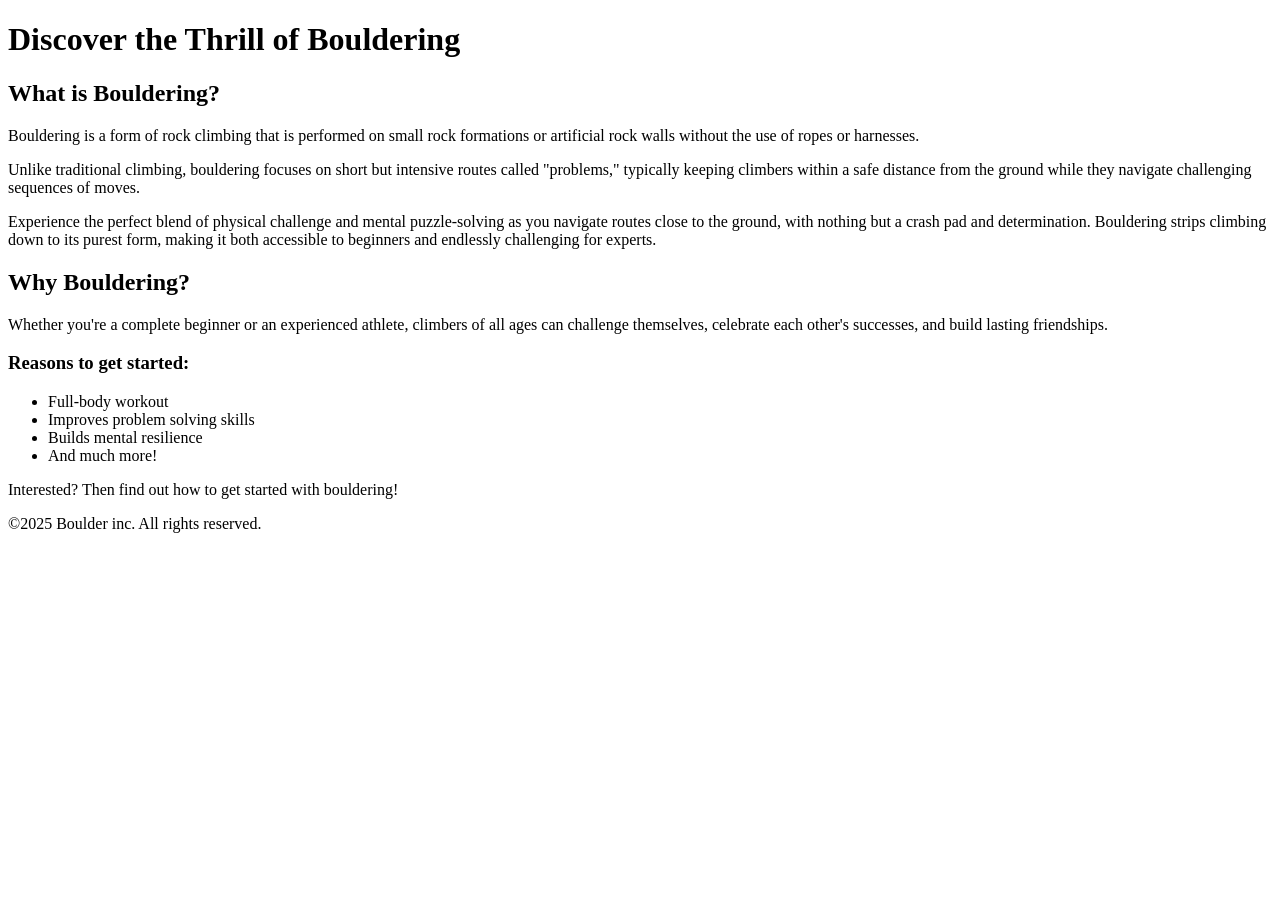
==== index.html @ d01acf86 "HTML structure" ====
<!DOCTYPE html>
<html lang="en">
  <head>
    <meta charset="UTF-8" />
    <meta name="viewport" content="width=device-width, initial-scale=1.0" />
    <title>Bouldering Article</title>
  </head>
  <body>
    <h1>Discover the Thrill of Bouldering</h1>
    <h2>What is Bouldering?</h2>
    <p>
      Bouldering is a form of rock climbing that is performed on small rock
      formations or artificial rock walls without the use of ropes or harnesses.
    </p>
    <p>
      Unlike traditional climbing, bouldering focuses on short but intensive
      routes called "problems," typically keeping climbers within a safe
      distance from the ground while they navigate challenging sequences of
      moves.
    </p>
    <p>
      Experience the perfect blend of physical challenge and mental
      puzzle-solving as you navigate routes close to the ground, with nothing
      but a crash pad and determination. Bouldering strips climbing down to its
      purest form, making it both accessible to beginners and endlessly
      challenging for experts.
    </p>

    <h2>Why Bouldering?</h2>
    <p>
      Whether you're a complete beginner or an experienced athlete, climbers of
      all ages can challenge themselves, celebrate each other's successes, and
      build lasting friendships.
    </p>
    <h3>Reasons to get started:</h3>
    <ul>
      <li>Full-body workout</li>
      <li>Improves problem solving skills</li>
      <li>Builds mental resilience</li>
      <li>And much more!</li>
    </ul>
    <p>Interested? Then find out how to get started with bouldering!</p>
    <footer>©2025 Boulder inc. All rights reserved.</footer>

    <!-- <h1>Getting started with Bouldering</h1>
    <h2>How to get started</h2>
    <p>
      Unlike many outdoor sports, getting started with bouldering is
      surprisingly simple. All you need are some climbing shoes, chalk, and a
      positive attitude—most gyms even rent the equipment for your first
      sessions. No prior experience or complex gear required!
    </p>
    <h3>The simple steps to getting started</h3>
    <ol>
      <li>Find a bouldering gym near you.</li>
      <li>Rent or invest in a pair of climbing shoes.</li>
      <li>Learn basic bouldering techniques.</li>
      <li>Start with easy routes and gradually increase difficulty.</li>
      <li>Join a bouldering community or club.</li>
    </ol>
    <footer>©2025 Boulder inc. All rights reserved.</footer> -->
  </body>
</html>
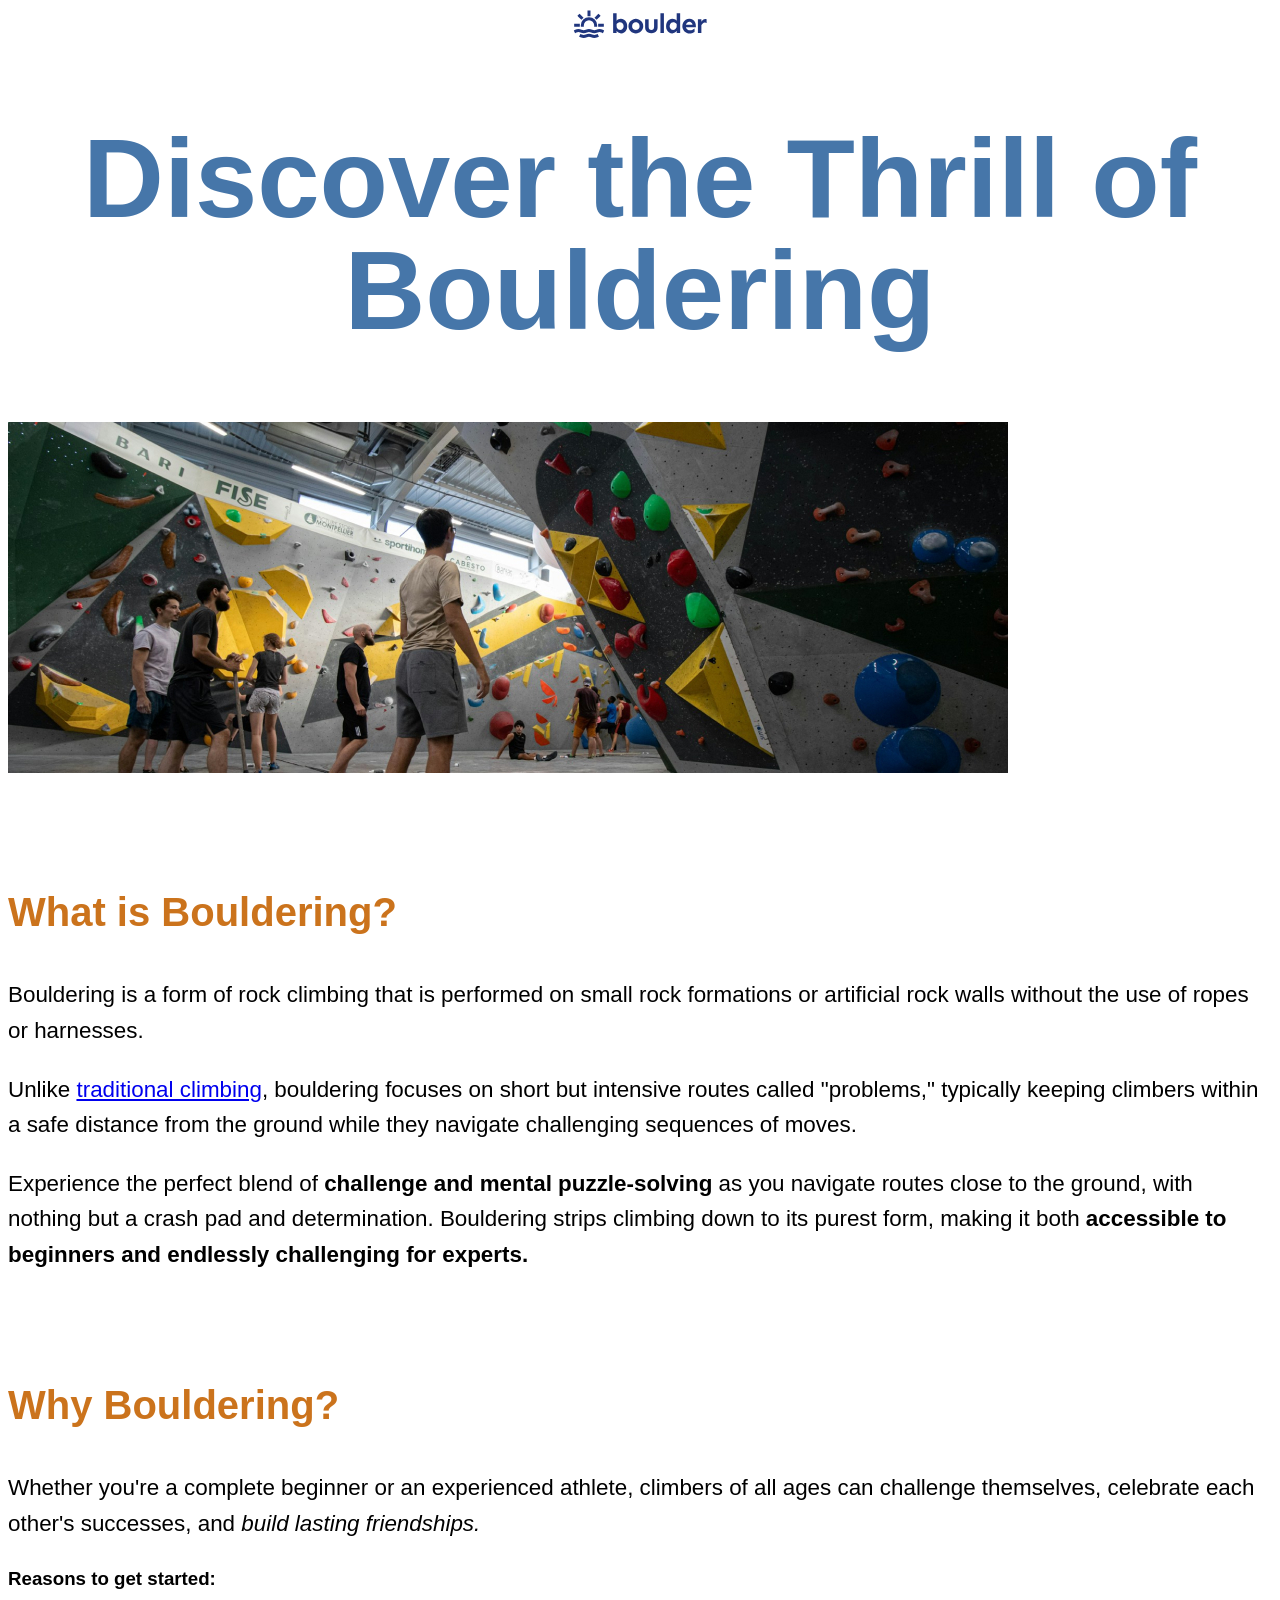
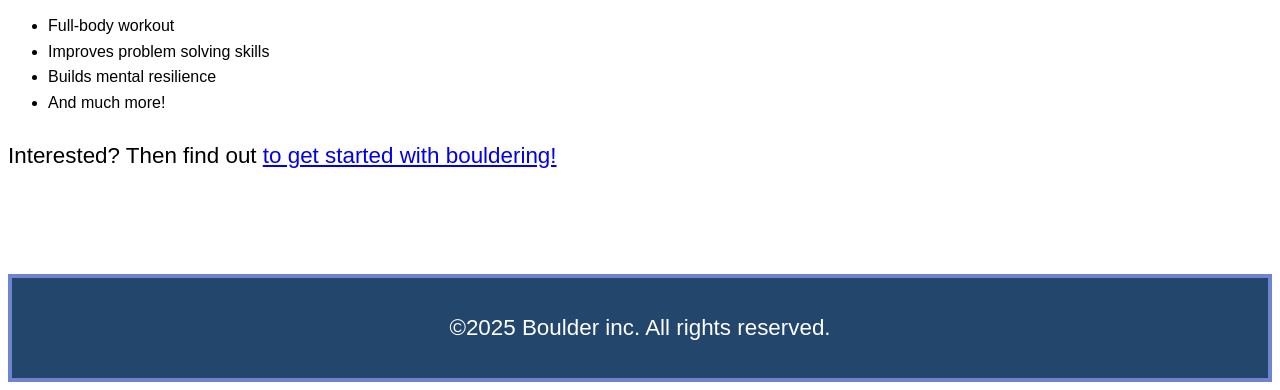
==== commit bad335f8: "Finished version 1" ====
--- a/index.html
+++ b/index.html
@@ -4,60 +4,73 @@
     <meta charset="UTF-8" />
     <meta name="viewport" content="width=device-width, initial-scale=1.0" />
     <title>Bouldering Article</title>
+    <link rel="stylesheet" href="./css/style.css" />
   </head>
   <body>
-    <h1>Discover the Thrill of Bouldering</h1>
-    <h2>What is Bouldering?</h2>
-    <p>
-      Bouldering is a form of rock climbing that is performed on small rock
-      formations or artificial rock walls without the use of ropes or harnesses.
-    </p>
-    <p>
-      Unlike traditional climbing, bouldering focuses on short but intensive
-      routes called "problems," typically keeping climbers within a safe
-      distance from the ground while they navigate challenging sequences of
-      moves.
-    </p>
-    <p>
-      Experience the perfect blend of physical challenge and mental
-      puzzle-solving as you navigate routes close to the ground, with nothing
-      but a crash pad and determination. Bouldering strips climbing down to its
-      purest form, making it both accessible to beginners and endlessly
-      challenging for experts.
-    </p>
+    <header>
+      <img src="./images/logo.svg" alt="Boulder inc." />
+    </header>
 
-    <h2>Why Bouldering?</h2>
-    <p>
-      Whether you're a complete beginner or an experienced athlete, climbers of
-      all ages can challenge themselves, celebrate each other's successes, and
-      build lasting friendships.
-    </p>
-    <h3>Reasons to get started:</h3>
-    <ul>
-      <li>Full-body workout</li>
-      <li>Improves problem solving skills</li>
-      <li>Builds mental resilience</li>
-      <li>And much more!</li>
-    </ul>
-    <p>Interested? Then find out how to get started with bouldering!</p>
-    <footer>©2025 Boulder inc. All rights reserved.</footer>
+    <main>
+      <h1>Discover the Thrill of Bouldering</h1>
 
-    <!-- <h1>Getting started with Bouldering</h1>
-    <h2>How to get started</h2>
-    <p>
-      Unlike many outdoor sports, getting started with bouldering is
-      surprisingly simple. All you need are some climbing shoes, chalk, and a
-      positive attitude—most gyms even rent the equipment for your first
-      sessions. No prior experience or complex gear required!
-    </p>
-    <h3>The simple steps to getting started</h3>
-    <ol>
-      <li>Find a bouldering gym near you.</li>
-      <li>Rent or invest in a pair of climbing shoes.</li>
-      <li>Learn basic bouldering techniques.</li>
-      <li>Start with easy routes and gradually increase difficulty.</li>
-      <li>Join a bouldering community or club.</li>
-    </ol>
-    <footer>©2025 Boulder inc. All rights reserved.</footer> -->
+      <img
+        src="./images/bouldering-gym.jpg"
+        alt="Indoor bouldering gym with a lot of people"
+      />
+
+      <section>
+        <h2>What is Bouldering?</h2>
+        <p>
+          Bouldering is a form of rock climbing that is performed on small rock
+          formations or artificial rock walls without the use of ropes or
+          harnesses.
+        </p>
+        <p>
+          Unlike
+          <a
+            href="https://en.wikipedia.org/wiki/Traditional_climbing"
+            target="_blank"
+            >traditional climbing</a
+          >, bouldering focuses on short but intensive routes called "problems,"
+          typically keeping climbers within a safe distance from the ground
+          while they navigate challenging sequences of moves.
+        </p>
+        <p>
+          Experience the perfect blend of
+          <strong> challenge and mental puzzle-solving</strong> as you navigate
+          routes close to the ground, with nothing but a crash pad and
+          determination. Bouldering strips climbing down to its purest form,
+          making it both
+          <strong
+            >accessible to beginners and endlessly challenging for
+            experts.</strong
+          >
+        </p>
+      </section>
+
+      <section>
+        <h2>Why Bouldering?</h2>
+        <p>
+          Whether you're a complete beginner or an experienced athlete, climbers
+          of all ages can challenge themselves, celebrate each other's
+          successes, and <em>build lasting friendships.</em>
+        </p>
+
+        <h3>Reasons to get started:</h3>
+        <ul>
+          <li>Full-body workout</li>
+          <li>Improves problem solving skills</li>
+          <li>Builds mental resilience</li>
+          <li>And much more!</li>
+        </ul>
+        <p>
+          Interested? Then find out
+          <a href="./getting-started.html">to get started with bouldering!</a>
+        </p>
+      </section>
+    </main>
+
+    <footer><p>©2025 Boulder inc. All rights reserved.</p></footer>
   </body>
 </html>
--- a/css/style.css
+++ b/css/style.css
@@ -0,0 +1,41 @@
+* {
+  box-sizing: border-box;
+}
+
+body {
+  font-family: sans-serif;
+  line-height: 1.6;
+}
+
+header {
+  text-align: center;
+}
+
+section {
+  margin-block: 100px;
+}
+
+h1 {
+  color: #4676a9;
+  font-size: 50px;
+  text-align: center;
+  font-size: 7rem;
+  line-height: 1;
+}
+
+h2 {
+  color: #cb731c;
+  font-size: 2.5rem;
+}
+
+p {
+  font-size: 1.4rem;
+}
+
+footer {
+  padding: 10px;
+  text-align: center;
+  background: #22466c;
+  color: #ffffff;
+  border: solid 4px #6e84cf;
+}
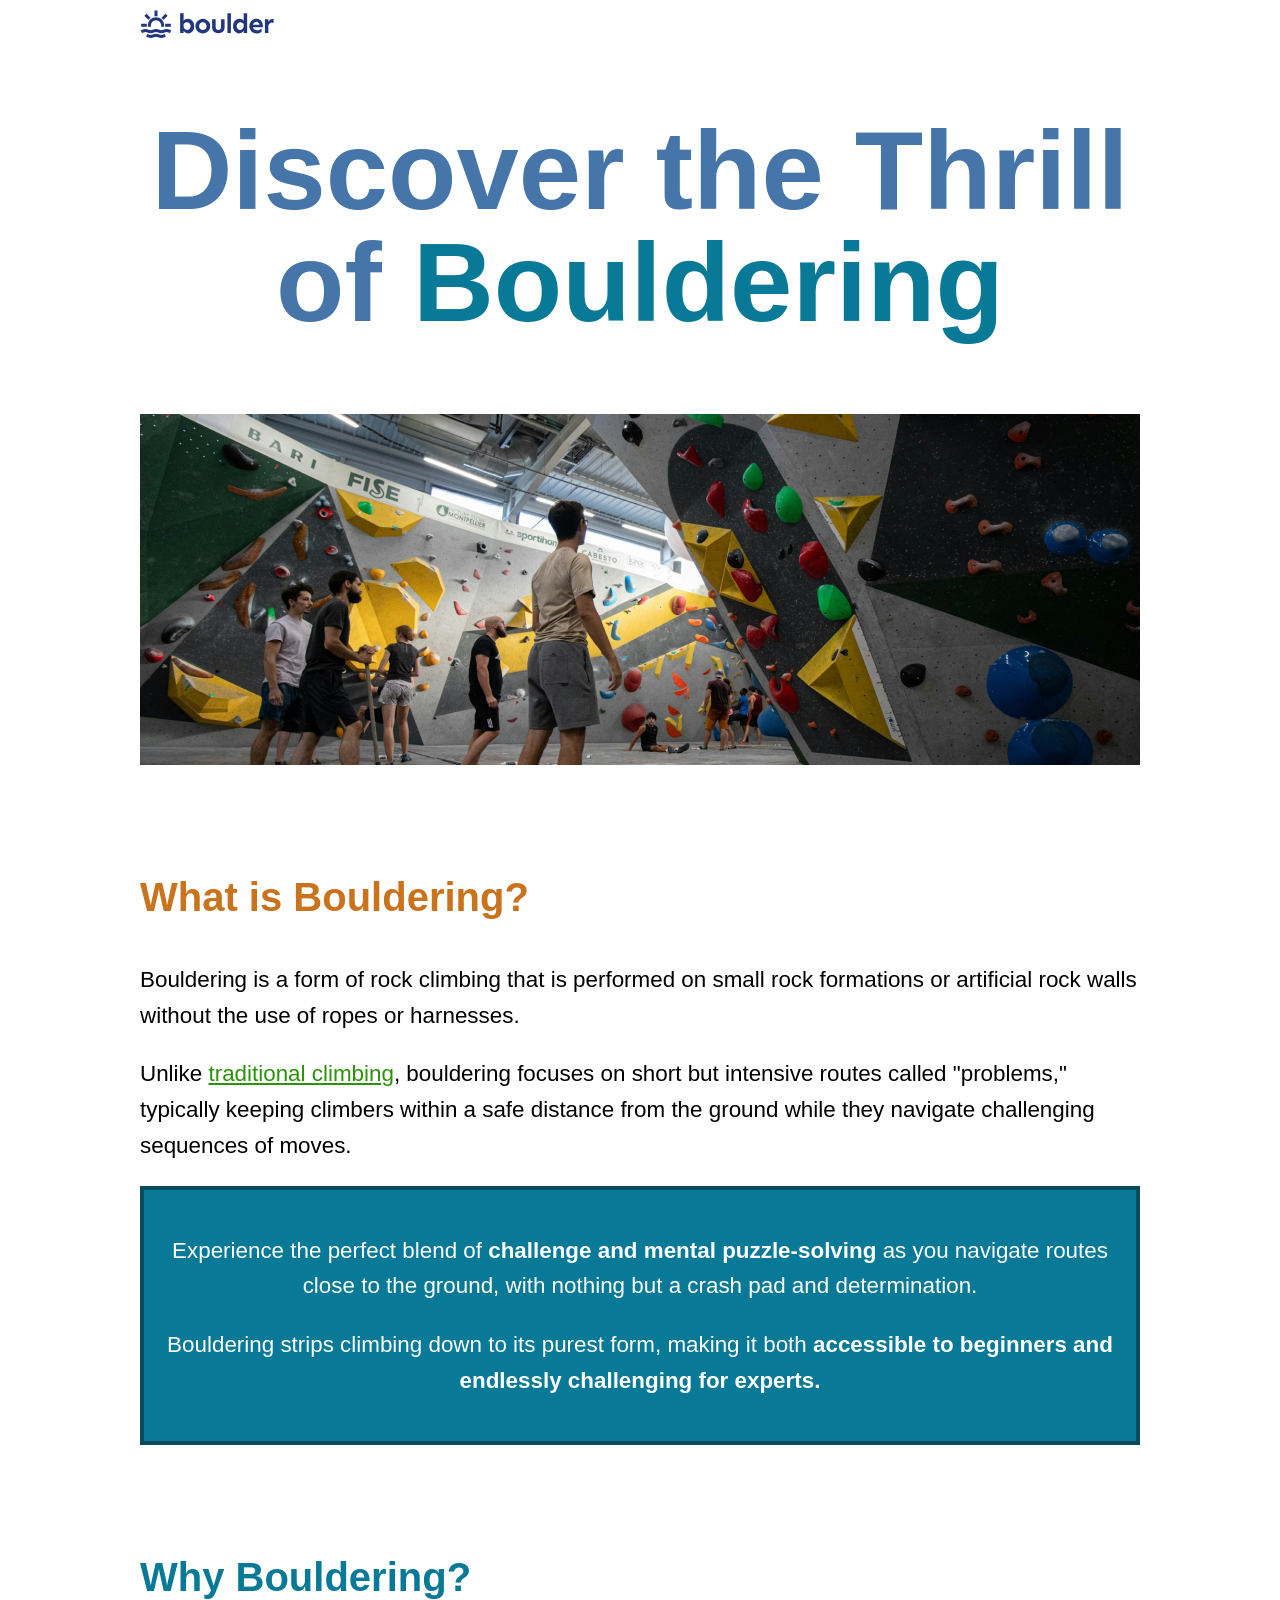
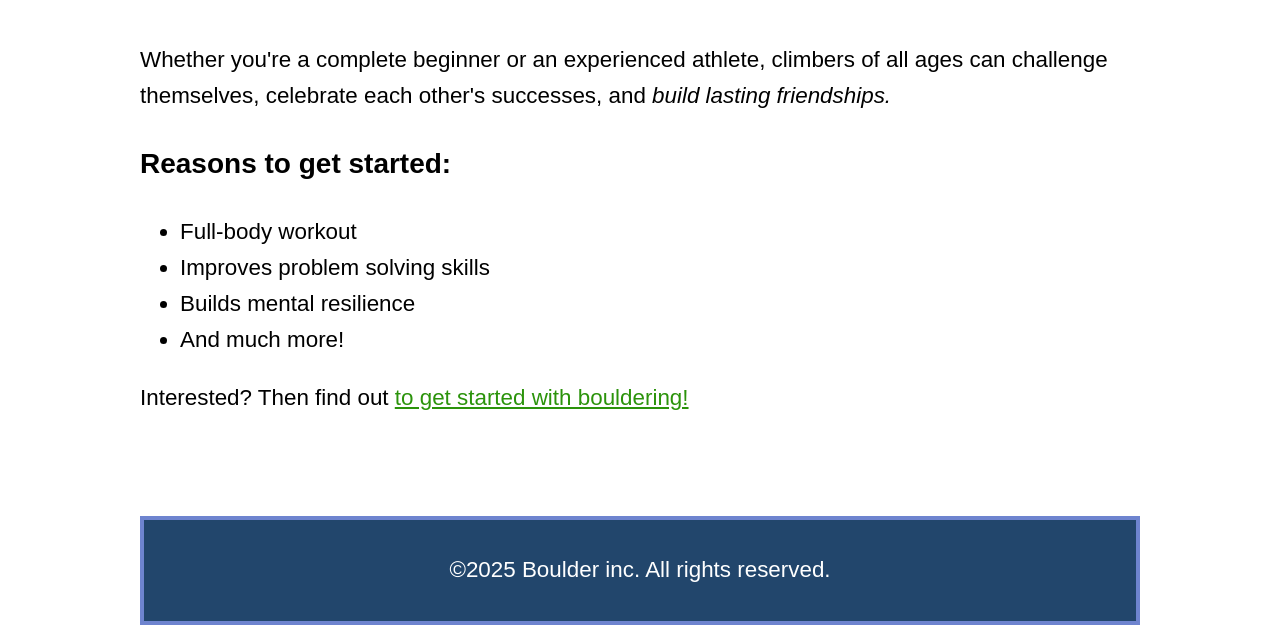
==== commit 17f9170b: "Starting version 2" ====
--- a/index.html
+++ b/index.html
@@ -7,70 +7,78 @@
     <link rel="stylesheet" href="./css/style.css" />
   </head>
   <body>
-    <header>
-      <img src="./images/logo.svg" alt="Boulder inc." />
-    </header>
+    <div class="wrapper">
+      <header>
+        <img src="./images/logo.svg" alt="Boulder inc." />
+      </header>
 
-    <main>
-      <h1>Discover the Thrill of Bouldering</h1>
+      <main>
+        <h1>
+          Discover the Thrill of <span class="teal-text">Bouldering</span>
+        </h1>
 
-      <img
-        src="./images/bouldering-gym.jpg"
-        alt="Indoor bouldering gym with a lot of people"
-      />
+        <img
+          src="./images/bouldering-gym.jpg"
+          alt="Indoor bouldering gym with a lot of people"
+        />
 
-      <section>
-        <h2>What is Bouldering?</h2>
-        <p>
-          Bouldering is a form of rock climbing that is performed on small rock
-          formations or artificial rock walls without the use of ropes or
-          harnesses.
-        </p>
-        <p>
-          Unlike
-          <a
-            href="https://en.wikipedia.org/wiki/Traditional_climbing"
-            target="_blank"
-            >traditional climbing</a
-          >, bouldering focuses on short but intensive routes called "problems,"
-          typically keeping climbers within a safe distance from the ground
-          while they navigate challenging sequences of moves.
-        </p>
-        <p>
-          Experience the perfect blend of
-          <strong> challenge and mental puzzle-solving</strong> as you navigate
-          routes close to the ground, with nothing but a crash pad and
-          determination. Bouldering strips climbing down to its purest form,
-          making it both
-          <strong
-            >accessible to beginners and endlessly challenging for
-            experts.</strong
-          >
-        </p>
-      </section>
+        <section>
+          <h2>What is Bouldering?</h2>
+          <p>
+            Bouldering is a form of rock climbing that is performed on small
+            rock formations or artificial rock walls without the use of ropes or
+            harnesses.
+          </p>
+          <p>
+            Unlike
+            <a
+              href="https://en.wikipedia.org/wiki/Traditional_climbing"
+              target="_blank"
+              >traditional climbing</a
+            >, bouldering focuses on short but intensive routes called
+            "problems," typically keeping climbers within a safe distance from
+            the ground while they navigate challenging sequences of moves.
+          </p>
+          <div class="teal-bg">
+            <p>
+              Experience the perfect blend of
+              <strong> challenge and mental puzzle-solving</strong> as you
+              navigate routes close to the ground, with nothing but a crash pad
+              and determination.
+            </p>
+            <p>
+              Bouldering strips climbing down to its purest form, making it both
+              <strong
+                >accessible to beginners and endlessly challenging for
+                experts.</strong
+              >
+            </p>
+          </div>
+        </section>
 
-      <section>
-        <h2>Why Bouldering?</h2>
-        <p>
-          Whether you're a complete beginner or an experienced athlete, climbers
-          of all ages can challenge themselves, celebrate each other's
-          successes, and <em>build lasting friendships.</em>
-        </p>
+        <section>
+          <h2 class="teal-text">Why Bouldering?</h2>
+          <p>
+            Whether you're a complete beginner or an experienced athlete,
+            climbers of all ages can challenge themselves, celebrate each
+            other's successes, and <em>build lasting friendships.</em>
+          </p>
 
-        <h3>Reasons to get started:</h3>
-        <ul>
-          <li>Full-body workout</li>
-          <li>Improves problem solving skills</li>
-          <li>Builds mental resilience</li>
-          <li>And much more!</li>
-        </ul>
-        <p>
-          Interested? Then find out
-          <a href="./getting-started.html">to get started with bouldering!</a>
-        </p>
-      </section>
-    </main>
+          <h3>Reasons to get started:</h3>
+          <ul>
+            <li>Full-body workout</li>
+            <li>Improves problem solving skills</li>
+            <li>Builds mental resilience</li>
+            <li>And much more!</li>
+          </ul>
+          <p>
+            Interested? Then find out
+            <a href="./getting-started.html">to get started with bouldering!</a>
+          </p>
+        </section>
+      </main>
 
-    <footer><p>©2025 Boulder inc. All rights reserved.</p></footer>
+      <footer><p>©2025 Boulder inc. All rights reserved.</p></footer>
+    </div>
   </body>
 </html>
--- a/css/style.css
+++ b/css/style.css
@@ -15,6 +15,11 @@
   margin-block: 100px;
 }
 
+.wrapper {
+  max-inline-size: 1000px;
+  margin-inline: auto;
+}
+
 h1 {
   color: #4676a9;
   font-size: 50px;
@@ -28,8 +33,53 @@
   font-size: 2.5rem;
 }
 
-p {
+h3 {
+  font-size: 1.75rem;
+}
+
+a {
+  color: #2b930b;
+}
+
+a:hover,
+a:focus-visible {
+  color: #2bcd0b;
+}
+
+a:active {
+  color: inherit;
+}
+
+img {
+  display: block;
+  max-inline-size: 100%;
+}
+
+p,
+li {
   font-size: 1.4rem;
+}
+
+.teal-text {
+  color: #087a98;
+}
+
+.teal-bg {
+  background: #087a98;
+  color: #ffffff;
+  text-align: center;
+  padding: 20px;
+  border: solid 4px #0b4a5a;
+}
+
+.climber-bg {
+  background-image: url(../images/simple-steps.jpg);
+  color: #ffffff;
+  padding: 24px;
+  border: solid 4px #0f6479;
+  background-repeat: no-repeat;
+  background-position: center;
+  background-size: cover;
 }
 
 footer {
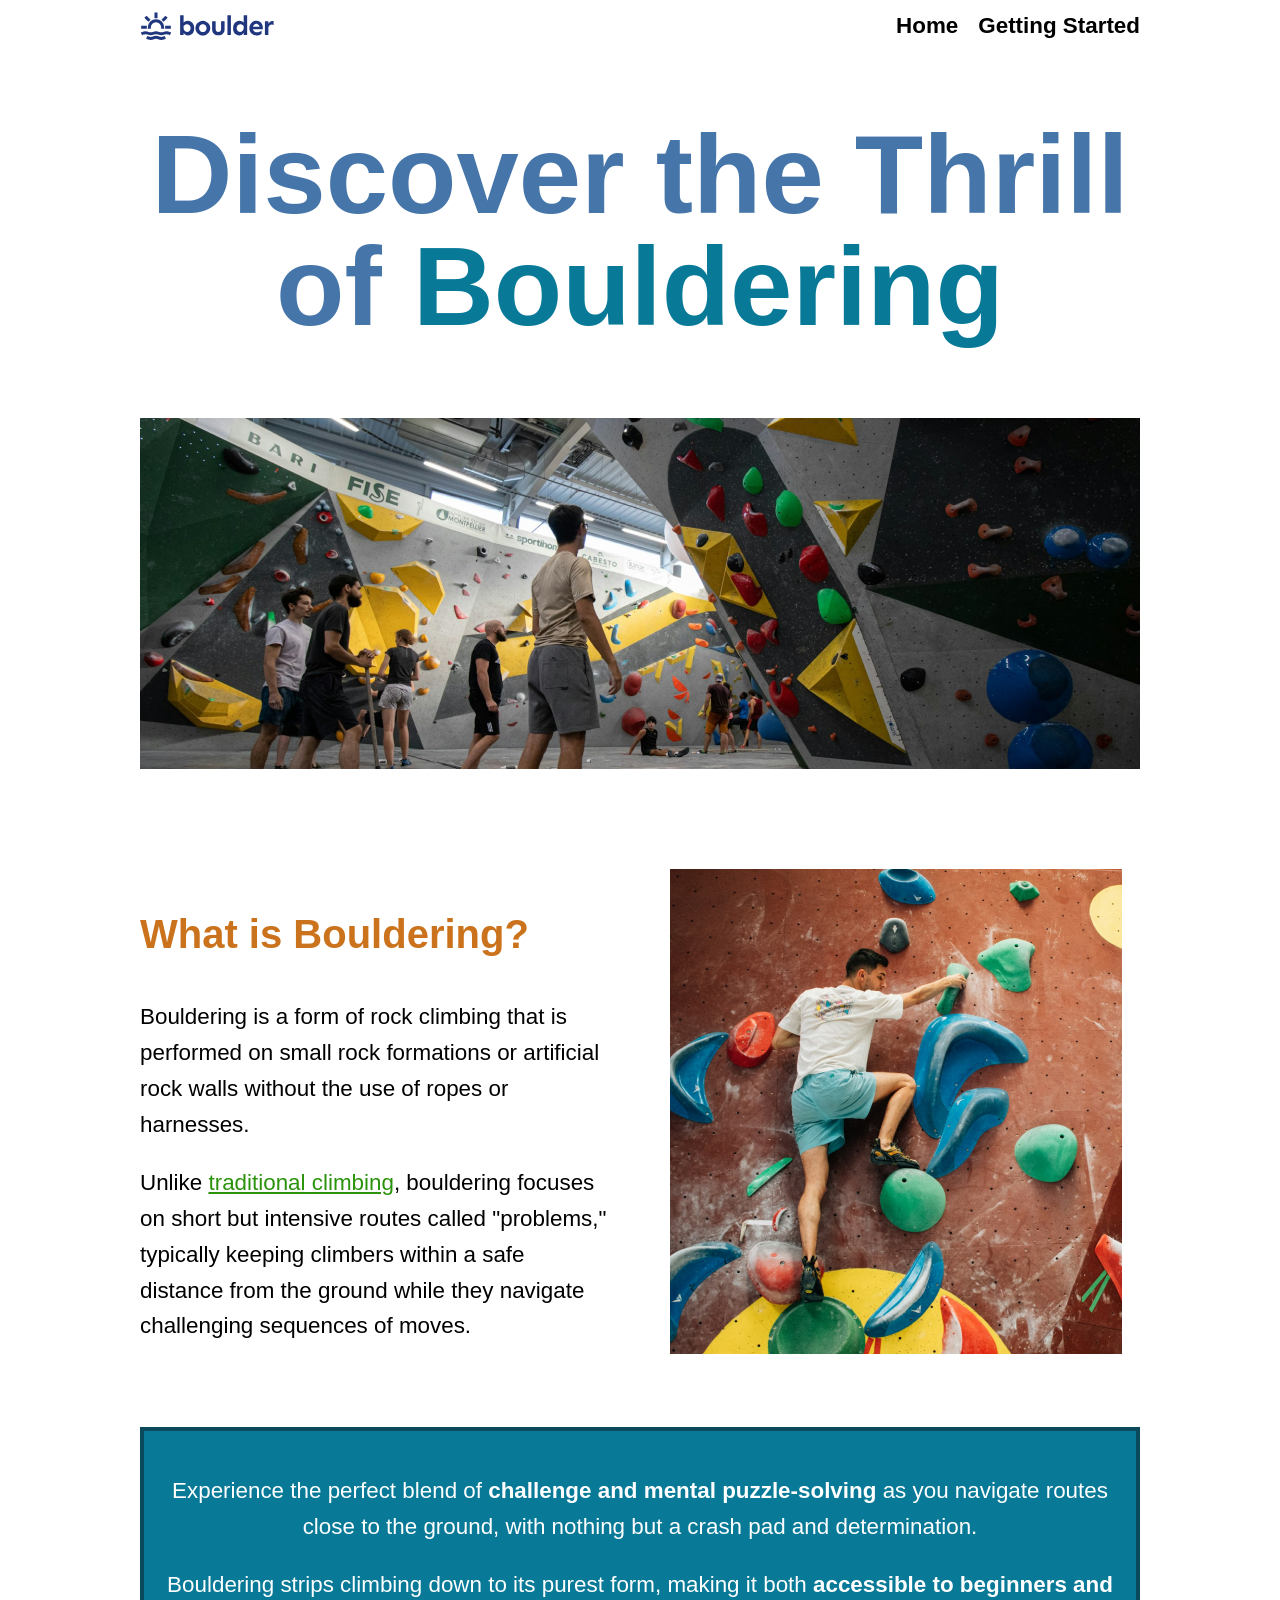
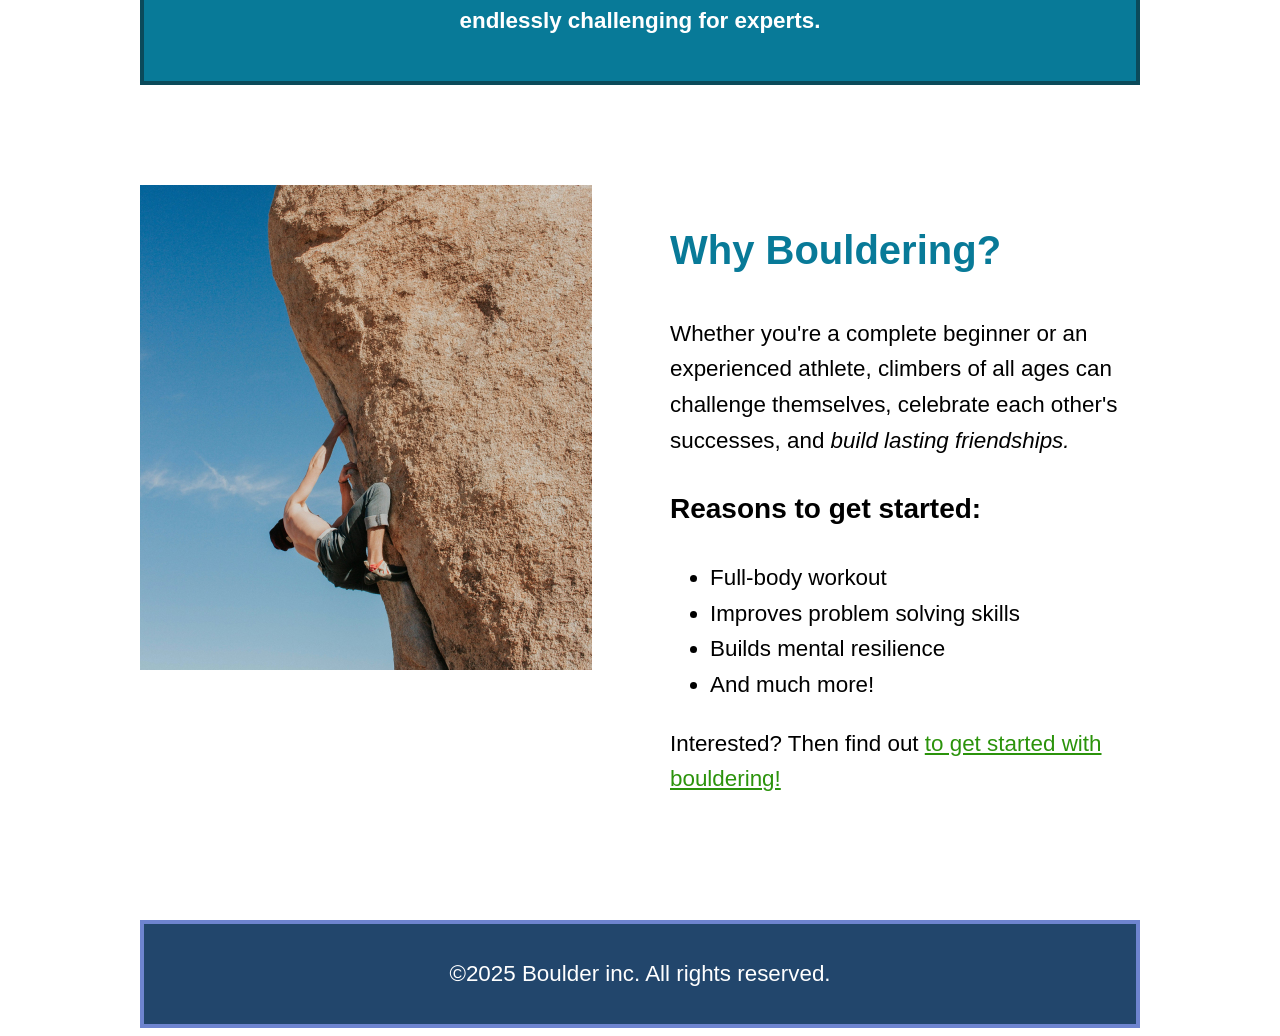
==== commit 5764c721: "Finished version 2" ====
--- a/index.html
+++ b/index.html
@@ -10,71 +10,60 @@
     <div class="wrapper">
       <header>
         <img src="./images/logo.svg" alt="Boulder inc." />
+        <nav class="primary-navigation" aria-label="Primary Navigation">
+          <ul>
+            <li><a href="index.html">Home</a></li>
+            <li><a href="getting-started.html">Getting Started</a></li>
+          </ul>
+        </nav>
       </header>
 
       <main>
-        <h1>
-          Discover the Thrill of <span class="teal-text">Bouldering</span>
-        </h1>
+        <h1>Discover the Thrill of <span class="teal-text">Bouldering</span></h1>
 
-        <img
-          src="./images/bouldering-gym.jpg"
-          alt="Indoor bouldering gym with a lot of people"
-        />
+        <img src="./images/bouldering-gym.jpg" alt="Indoor bouldering gym with a lot of people" />
 
         <section>
-          <h2>What is Bouldering?</h2>
-          <p>
-            Bouldering is a form of rock climbing that is performed on small
-            rock formations or artificial rock walls without the use of ropes or
-            harnesses.
-          </p>
-          <p>
-            Unlike
-            <a
-              href="https://en.wikipedia.org/wiki/Traditional_climbing"
-              target="_blank"
-              >traditional climbing</a
-            >, bouldering focuses on short but intensive routes called
-            "problems," typically keeping climbers within a safe distance from
-            the ground while they navigate challenging sequences of moves.
-          </p>
+          <div class="two-column-layout">
+            <div>
+              <h2>What is Bouldering?</h2>
+              <p>Bouldering is a form of rock climbing that is performed on small rock formations or artificial rock walls without the use of ropes or harnesses.</p>
+              <p>Unlike <a href="https://en.wikipedia.org/wiki/Traditional_climbing" target="_blank">traditional climbing</a>, bouldering focuses on short but intensive routes called "problems," typically keeping climbers within a safe distance from the ground while they navigate challenging sequences of moves.</p>
+            </div>
+            <img src="images/what-is-bouldering.jpg" alt="A man attempting a bouldering problem at an indoor gym." />
+          </div>
           <div class="teal-bg">
             <p>
               Experience the perfect blend of
-              <strong> challenge and mental puzzle-solving</strong> as you
-              navigate routes close to the ground, with nothing but a crash pad
-              and determination.
+              <strong> challenge and mental puzzle-solving</strong> as you navigate routes close to the ground, with nothing but a crash pad and determination.
             </p>
             <p>
               Bouldering strips climbing down to its purest form, making it both
-              <strong
-                >accessible to beginners and endlessly challenging for
-                experts.</strong
-              >
+              <strong>accessible to beginners and endlessly challenging for experts.</strong>
             </p>
           </div>
         </section>
 
         <section>
-          <h2 class="teal-text">Why Bouldering?</h2>
-          <p>
-            Whether you're a complete beginner or an experienced athlete,
-            climbers of all ages can challenge themselves, celebrate each
-            other's successes, and <em>build lasting friendships.</em>
-          </p>
+          <div class="two-column-layout">
+            <img src="images/why-bouldering.jpg" alt="A man bouldering outdoors." />
+            <div>
+              <h2 class="teal-text">Why Bouldering?</h2>
+              <p>Whether you're a complete beginner or an experienced athlete, climbers of all ages can challenge themselves, celebrate each other's successes, and <em>build lasting friendships.</em></p>
 
-          <h3>Reasons to get started:</h3>
-          <ul>
-            <li>Full-body workout</li>
-            <li>Improves problem solving skills</li>
-            <li>Builds mental resilience</li>
-            <li>And much more!</li>
-          </ul>
-          <p>
-            Interested? Then find out
-            <a href="./getting-started.html">to get started with bouldering!</a>
-          </p>
+              <h3>Reasons to get started:</h3>
+              <ul>
+                <li>Full-body workout</li>
+                <li>Improves problem solving skills</li>
+                <li>Builds mental resilience</li>
+                <li>And much more!</li>
+              </ul>
+              <p>
+                Interested? Then find out
+                <a href="./getting-started.html">to get started with bouldering!</a>
+              </p>
+            </div>
+          </div>
         </section>
       </main>
 
--- a/css/style.css
+++ b/css/style.css
@@ -8,11 +8,31 @@
 }
 
 header {
-  text-align: center;
+  display: flex;
+  justify-content: space-between;
 }
 
 section {
   margin-block: 100px;
+}
+
+.primary-navigation ul {
+  display: flex;
+  gap: 20px;
+  list-style: none;
+  margin: 0;
+  padding: 0;
+}
+
+.primary-navigation a {
+  color: black;
+  font-weight: bold;
+  text-decoration: none;
+}
+
+.primary-navigation a:hover,
+.primary-navigation a:focus-visible {
+  color: #2bcd0b;
 }
 
 .wrapper {
@@ -20,12 +40,25 @@
   margin-inline: auto;
 }
 
+.two-column-layout {
+  display: grid;
+  gap: 60px;
+  margin-block-end: 60px;
+
+  @media (width > 720px) {
+    grid-template-columns: 1fr 1fr;
+  }
+}
+
 h1 {
   color: #4676a9;
-  font-size: 50px;
   text-align: center;
-  font-size: 7rem;
+  font-size: 4rem;
   line-height: 1;
+
+  @media (width > 720px) {
+    font-size: 7rem;
+  }
 }
 
 h2 {
